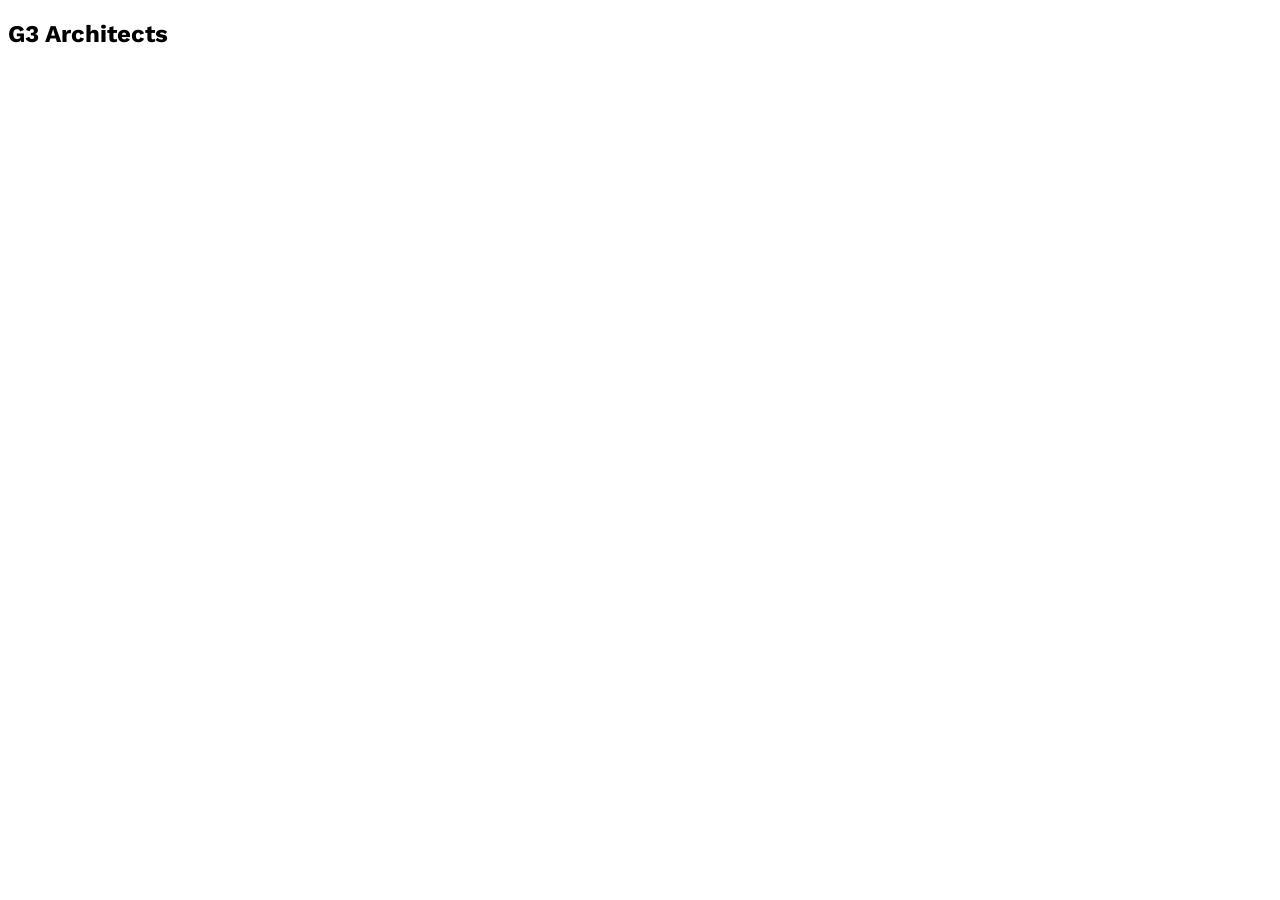
==== index.html @ efe5bdd5 "first commit" ====
<!DOCTYPE html>
<html lang="en">
<head>
    <meta charset="UTF-8">
    <meta name="viewport" content="width=device-width, initial-scale=1.0">
    <title>g3  architects</title>

    <link rel="stylesheet" href="styles/architect.css">
</head>
<body>
   <header>
    <nav> <h2>G3 Architects</h2></nav> 
    

  </header>
    <main> 

    </main>  
    <footer>

    </footer>
</body>
</html>
---- styles/architect.css ----
@import url('https://fonts.googleapis.com/css2?family=Work+Sans:ital,wght@0,100..900;1,100..900&display=swap');


body{font-family: "Work Sans", serif;
    font-optical-sizing: auto;
    font-weight:400;
    font-style: normal;
}
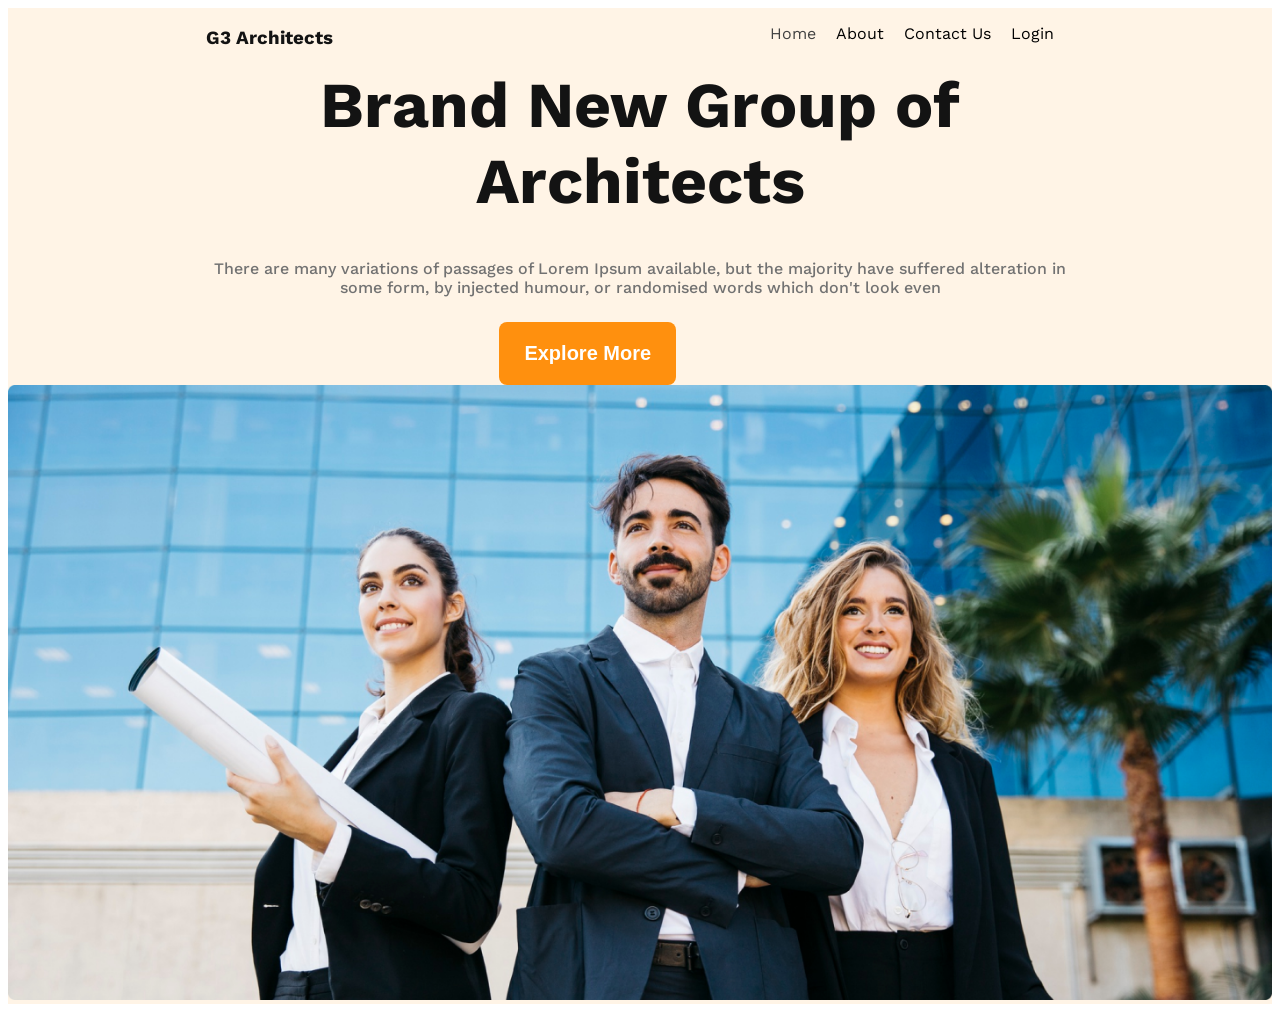
==== commit aaca2717: "completed header of g3 architects website" ====
--- a/index.html
+++ b/index.html
@@ -1,23 +1,43 @@
 <!DOCTYPE html>
 <html lang="en">
 <head>
-    <meta charset="UTF-8">
-    <meta name="viewport" content="width=device-width, initial-scale=1.0">
-    <title>g3  architects</title>
+  <meta charset="UTF-8">
+  <meta name="viewport" content="width=device-width, initial-scale=1.0">
+  <title>g3 architiects</title>
+  <link rel="stylesheet" href="styles/architect.css">
+</head>
+<body class="work-sans-font">
+  <header >
+<nav>
+  <h3>G3 Architects</h3>
+  <ul>
+    <li><a href="">Home</a></li>
+    <li><a href=""></a>About</li>
+    <li><a href=""></a>Contact Us</li>
+    <li><a href=""></a>Login</li>
+  </ul>
+</nav>
 
-    <link rel="stylesheet" href="styles/architect.css">
-</head>
-<body>
-   <header>
-    <nav> <h2>G3 Architects</h2></nav> 
-    
 
+<section>
+  <div class="banner">
+    <div class="banner-title">Brand New 
+      Group of Architects 
+      </div>
+    <div class="banner-description">There are many variations of passages of Lorem Ipsum available, but the majority have suffered alteration in some form, by injected humour, or randomised words which don't look even</div>
+    <button class="banner-button">Explore More</button>
+  </div>
+  <div class="banner-image"><img src="images/banner.png" alt="">
+  </div>
+</section>
   </header>
-    <main> 
+  <main>
 
-    </main>  
-    <footer>
+  </main>
 
-    </footer>
+<footer> 
+
+</footer>
+
 </body>
 </html>
--- a/styles/architect.css
+++ b/styles/architect.css
@@ -2,8 +2,136 @@
 @import url('https://fonts.googleapis.com/css2?family=Work+Sans:ital,wght@0,100..900;1,100..900&display=swap');
 
 
-body{font-family: "Work Sans", serif;
+
+.work-sans-font {
+    font-family: "Work Sans", serif;
     font-optical-sizing: auto;
-    font-weight:400;
+    font-weight: 400;
     font-style: normal;
+  }
+
+ header{
+    background-color: rgba(255, 144, 14, 0.1);
+  }
+nav h3 { color: rgba(19, 19, 19, 1);}
+
+ nav{display: flex;
+justify-content: space-around;
+}
+
+nav> ul{ list-style: none;
+    display: flex;
+  
+}
+ nav ul li {
+    margin-right: 20px;
+
+
+}
+
+nav li> a {
+    text-decoration: none;
+    color: rgba(66, 66, 66, 1);
+}
+
+  
+
+/* navigation banner styles */
+
+.banner{
+    max-width: 870px;
+    /* height: 375; */
+    margin: 0 auto;
+}
+
+
+.banner-title{
+font-size: 4rem;
+font-weight:bold ;
+color: rgba(19, 19, 19, 1);
+
+text-align: center;
+
+margin-bottom: 40px;
+
+}
+
+.banner-description{
+    font-size: 1rem;
+font-weight:500 ;
+color:rgba(114, 114, 114, 1);
+
+text-align: center;
+
+}
+
+.banner-button{
+    font-size: 1.25rem;
+font-weight:600 ;
+color:rgba(255, 255, 255, 1);
+
+text-align: center;
+background-color: rgba(255, 144, 14, 1);
+padding: 20px 25px;
+
+border-radius: 8px;
+margin-left:23vw;
+margin-top: 25px;
+border: none;
+
+}
+
+.banner-image img{ width: 100%;}
+
+
+
+
+
+
+
+
+@media screen and (max-width:576px){
+    .banner-button{
+        margin-left:28vw;}
+
+        nav{
+            flex-direction: column
+        }
+        nav h3 {
+        
+            text-align: center;
+        }
+    
+            
+        nav> ul {
+            list-style: none;
+            display: flex;
+            text-align: center;
+            flex-direction: column;
+        }
+    
+
+}
+
+
+
+@media screen and (min-width:576.01px)and (max-width:992px){
+    .banner-button{
+        margin-left:38vw;
+    }
+    nav{
+        flex-direction: column
+    }
+     nav h3 {
+        
+        text-align: center;
+    }
+
+        
+    nav> ul {
+        list-style: none;
+        display: flex;
+        text-align: center;
+        flex-direction: column;
+    }
 }
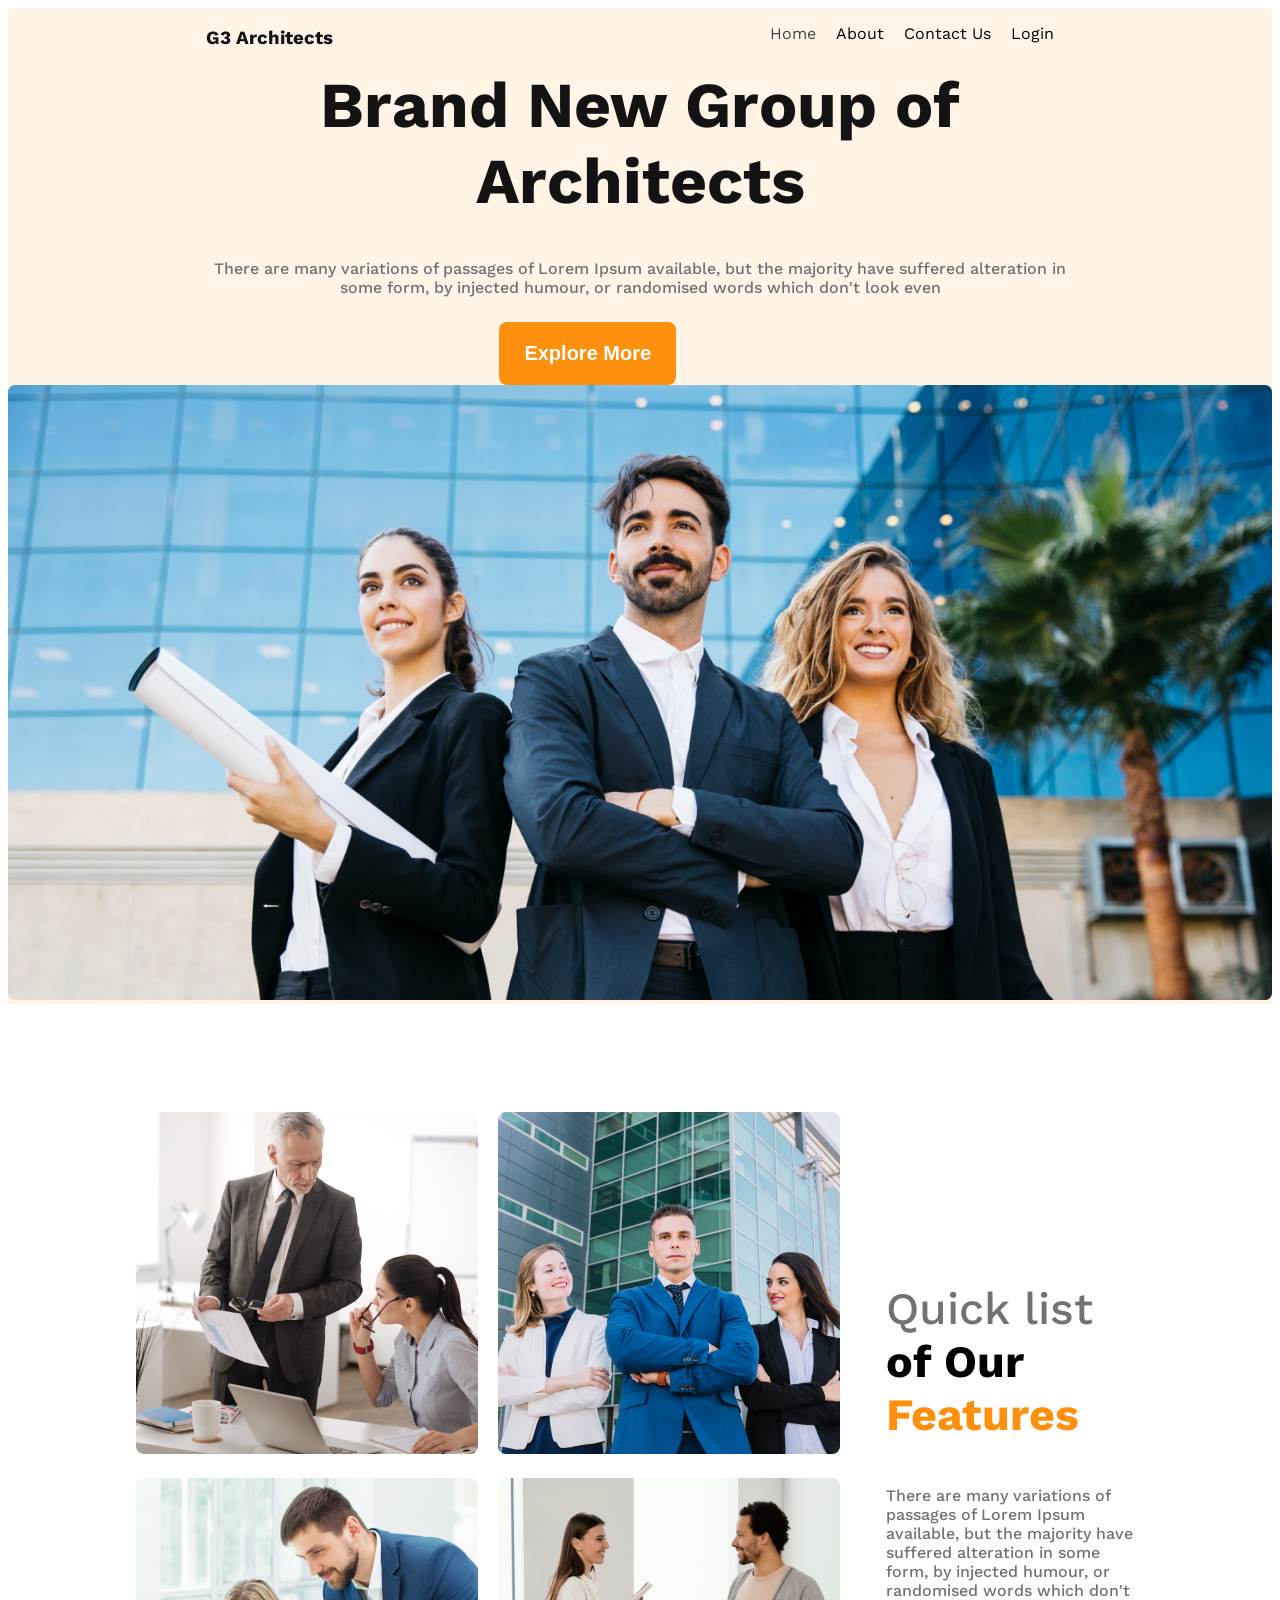
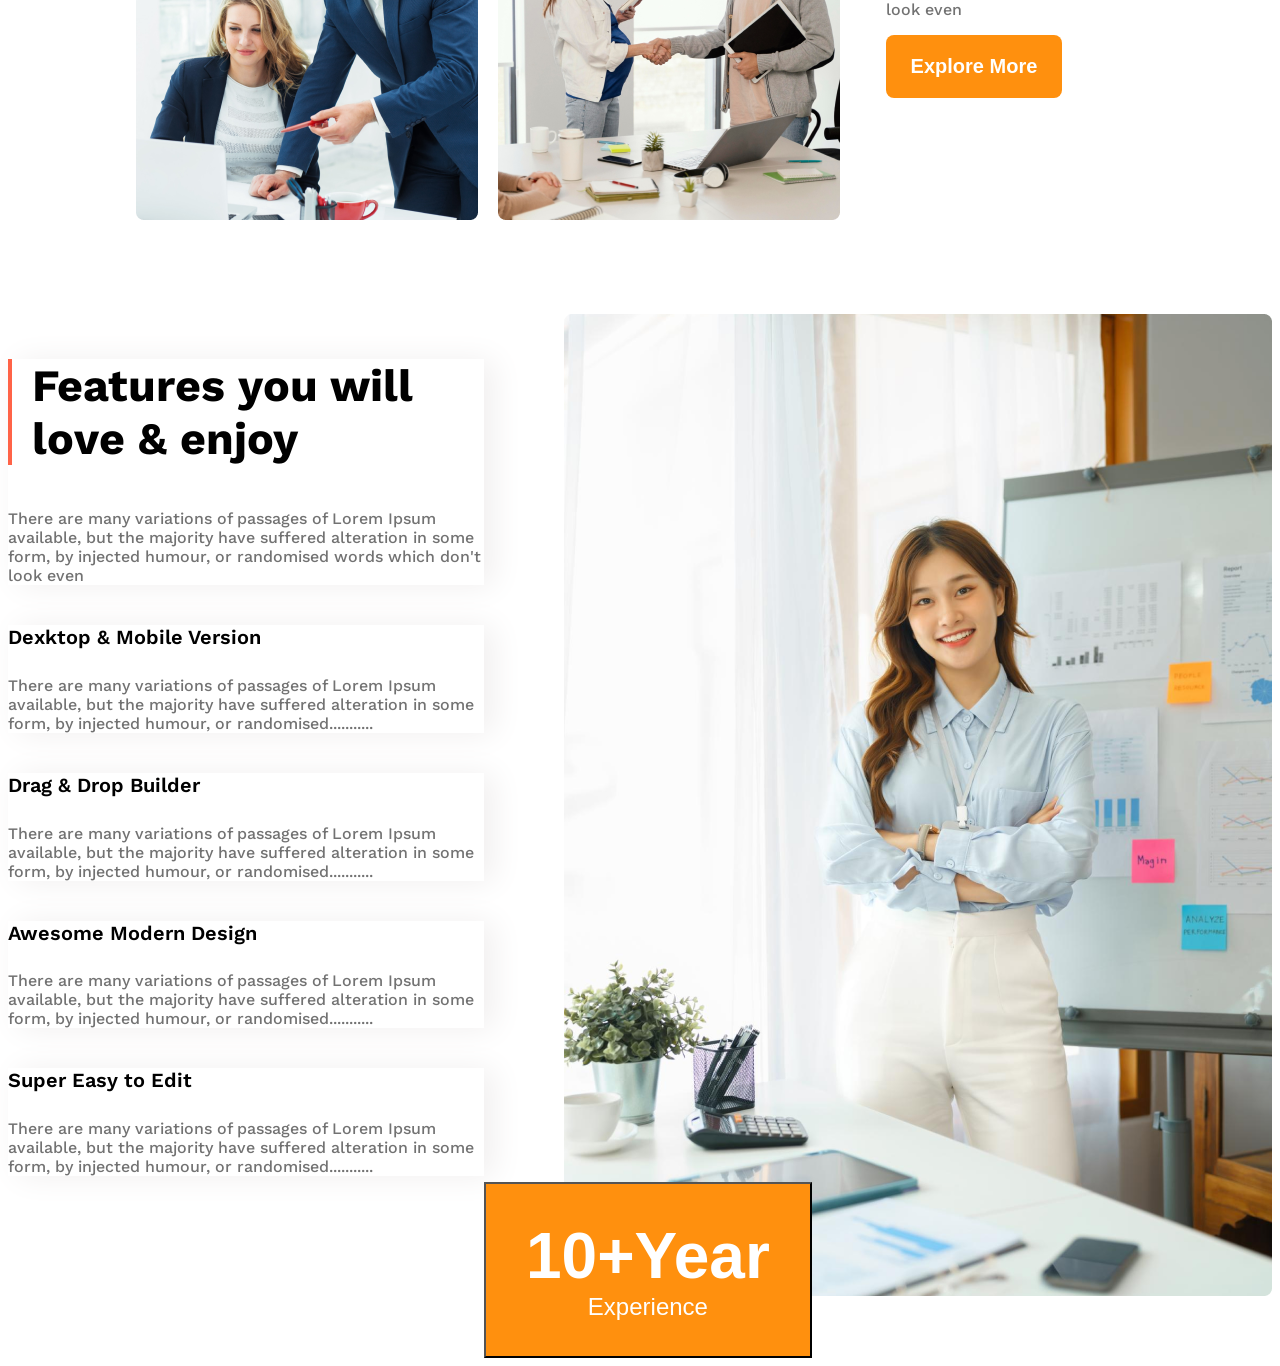
==== commit 2fd5a9f1: "ejoy part design for large device ompleted" ====
--- a/index.html
+++ b/index.html
@@ -31,9 +31,71 @@
   </div>
 </section>
   </header>
+
+
   <main>
 
+<section class="features">
+<div class="features-images">
+  <div class="image"><img src="images/team1.png" alt=""></div>
+  <div class="image"><img src="images/team2.png" alt=""></div>
+  <div class="image"><img src="images/team3.png" alt=""></div>
+  <div class="image"><img src="images/team4.png" alt=""></div>
+  
+  
+ 
+</div>
+<div class="features-details">
+      <div>
+   <p class="features-title">Quick list <span class="span1">of Our</span> <span class="span2">Features</span></p>
+  <p class="features-description">There are many variations of passages of Lorem Ipsum available, but the majority have suffered alteration in some form, by injected humour, or randomised words which don't look even</p>
+  <button class="features-button">Explore More</button>
+     </div>
+</div>  
+</section>
+
+
+
+<section class="enjoy">
+  <div class="enjoy-box">
+    <div class="enjoy1 aa">
+      <h3 class="enjoy-title">Features you will <br> love & enjoy</h3>
+    <p class="enjoy-description">There are many variations of passages of Lorem Ipsum available, but the majority have suffered alteration in some form, by injected humour, or randomised words which don't look even</p>
+  </div>
+    <div class="enjoy2 aa">
+      <h4 >Dexktop & Mobile Version</h4>
+    <p>There are many variations of passages of Lorem Ipsum available, but the majority have suffered alteration in some form, by injected humour, or randomised...........</p>
+  </div>
+    <div class="enjoy3 aa">
+      <h4>Drag & Drop Builder</h4>
+    <p>There are many variations of passages of Lorem Ipsum available, but the majority have suffered alteration in some form, by injected humour, or randomised...........</p>
+  </div>
+    <div class="enjoy4 aa">
+      <h4>Awesome Modern Design</h4>
+    <p>There are many variations of passages of Lorem Ipsum available, but the majority have suffered alteration in some form, by injected humour, or randomised...........</p>
+  </div>
+    <div class="enjoy4 aa">
+      <h4>Super Easy to Edit</h4>
+    <p> There are many variations of passages of Lorem Ipsum available, but the majority have suffered alteration in some form, by injected humour, or randomised...........</p>
+  </div>
+   
+  </div>
+  <div class="enjoy-image">
+    <img src="images/architect.png" alt="">
+    <button><span class="p1">10+Year</span> <br>
+    <span class="p2">Experience</span> </button>
+  </div>
+
+
+
+</section>
+
   </main>
+
+
+
+
+
 
 <footer> 
 
--- a/styles/architect.css
+++ b/styles/architect.css
@@ -81,13 +81,157 @@
 
 }
 
-.banner-image img{ width: 100%;}
-
-
-
-
-
-
+.banner-image img{ width: 100%;
+}
+
+
+/* features part styles */
+
+.features{
+    display: flex;
+}
+
+.features-images{
+    
+      display: grid;
+      gap: 20px;
+      grid-template-columns: repeat(2,1fr);
+      margin: 12vh 2vw 10vh 10vw;
+      
+      
+  }    
+
+
+.features-images img{
+
+}
+
+.features-details{
+
+
+margin: 12vh 10vw 10vh 0;
+}
+
+
+.features-details{
+    display: flex;
+    align-items: center;
+
+}
+
+.features-details>div{ margin-left: 20px;
+
+}
+.features-title{
+    font-size: 2.8rem;
+color:#727272;
+font-weight: 500;
+}
+
+.features-description{
+    font-size: 1rem;
+    color: rgba(114, 114, 114, 1);
+    font-weight: 500;
+}
+
+.features-button{
+    font-size: 1.25rem;
+    font-weight:600 ;
+    color:rgba(255, 255, 255, 1);
+    text-align: center;
+    background-color: rgba(255, 144, 14, 1);
+    padding: 20px 25px;
+    
+    border-radius: 8px;
+    
+    border: none;
+    
+}
+
+.span1{
+    color: black;
+    font-weight: bold;
+}
+.span2{
+    color:rgba(255, 144, 14, 1) ;
+    font-weight: bold;
+
+}
+
+
+.enjoy{display: flex;
+max-width: 1280px;
+height: auto;
+margin: 0 auto;
+
+}
+
+
+
+
+
+.aa{
+      margin-bottom: 40px;
+      background-color: white;
+      box-shadow: 10px 1px 30px rgb(241, 239, 239);
+}
+.enjoy h3{ font-size: 2.8rem;
+font-weight: 700;
+color: black;
+border-left:4px solid tomato;
+padding-left: 20px;
+
+
+}
+
+.enjoy h4{
+      font-size: 1.25rem;
+      font-weight: 600;
+      color: black;
+     
+      
+}
+
+.enjoy p{
+      font-size:1rem;
+      font-weight: 500;
+      color: rgba(114, 114, 114, 1);
+}
+
+
+
+.enjoy-image{
+      padding-left: 80px;
+}
+
+.enjoy-image button{
+      background: rgba(255, 144, 14, 1);
+   
+padding: 35px 40px;
+margin-top:-200px  ;
+margin-left: -80px;
+}
+
+
+.enjoy-image button .p1{ font-size: 4rem;
+font-weight: 700;
+color: white;
+
+
+}
+.enjoy-image button  .p2{ font-size: 1.5rem;
+      font-weight: 500;
+      color: rgb(255, 255, 255);
+      
+      
+      }
+
+
+
+
+
+
+/* small device media query */
 
 
 @media screen and (max-width:576px){
@@ -111,8 +255,44 @@
         }
     
 
-}
-
+
+
+
+/* feauture  part styles */
+.features {
+      
+      flex-direction: column;
+  }
+
+  .features-images {
+      display: grid
+  ;
+      gap: 20px;
+       grid-template-columns: repeat(1, 1fr); 
+      margin: 0 auto;
+  }
+
+
+
+  /* enjoy section styles */
+
+
+
+
+
+
+
+
+
+}
+
+
+
+
+
+
+
+ /*medium device media query */
 
 
 @media screen and (min-width:576.01px)and (max-width:992px){
@@ -134,4 +314,37 @@
         text-align: center;
         flex-direction: column;
     }
+
+
+/* features styles */
+
+
+.features {
+
+      flex-direction: column;
+  }
+
+
+.features-images,.features-details  {
+ 
+    margin: 0 auto; 
+}
+
+.features-details>div {
+       margin-left: 0px; 
+       max-width: 980px;
+  }
+  .features-images {
+       gap: 20px;
+    
+}
+
+  /* enjoy section styles */
+
+  
+
+
+
+
+
 }
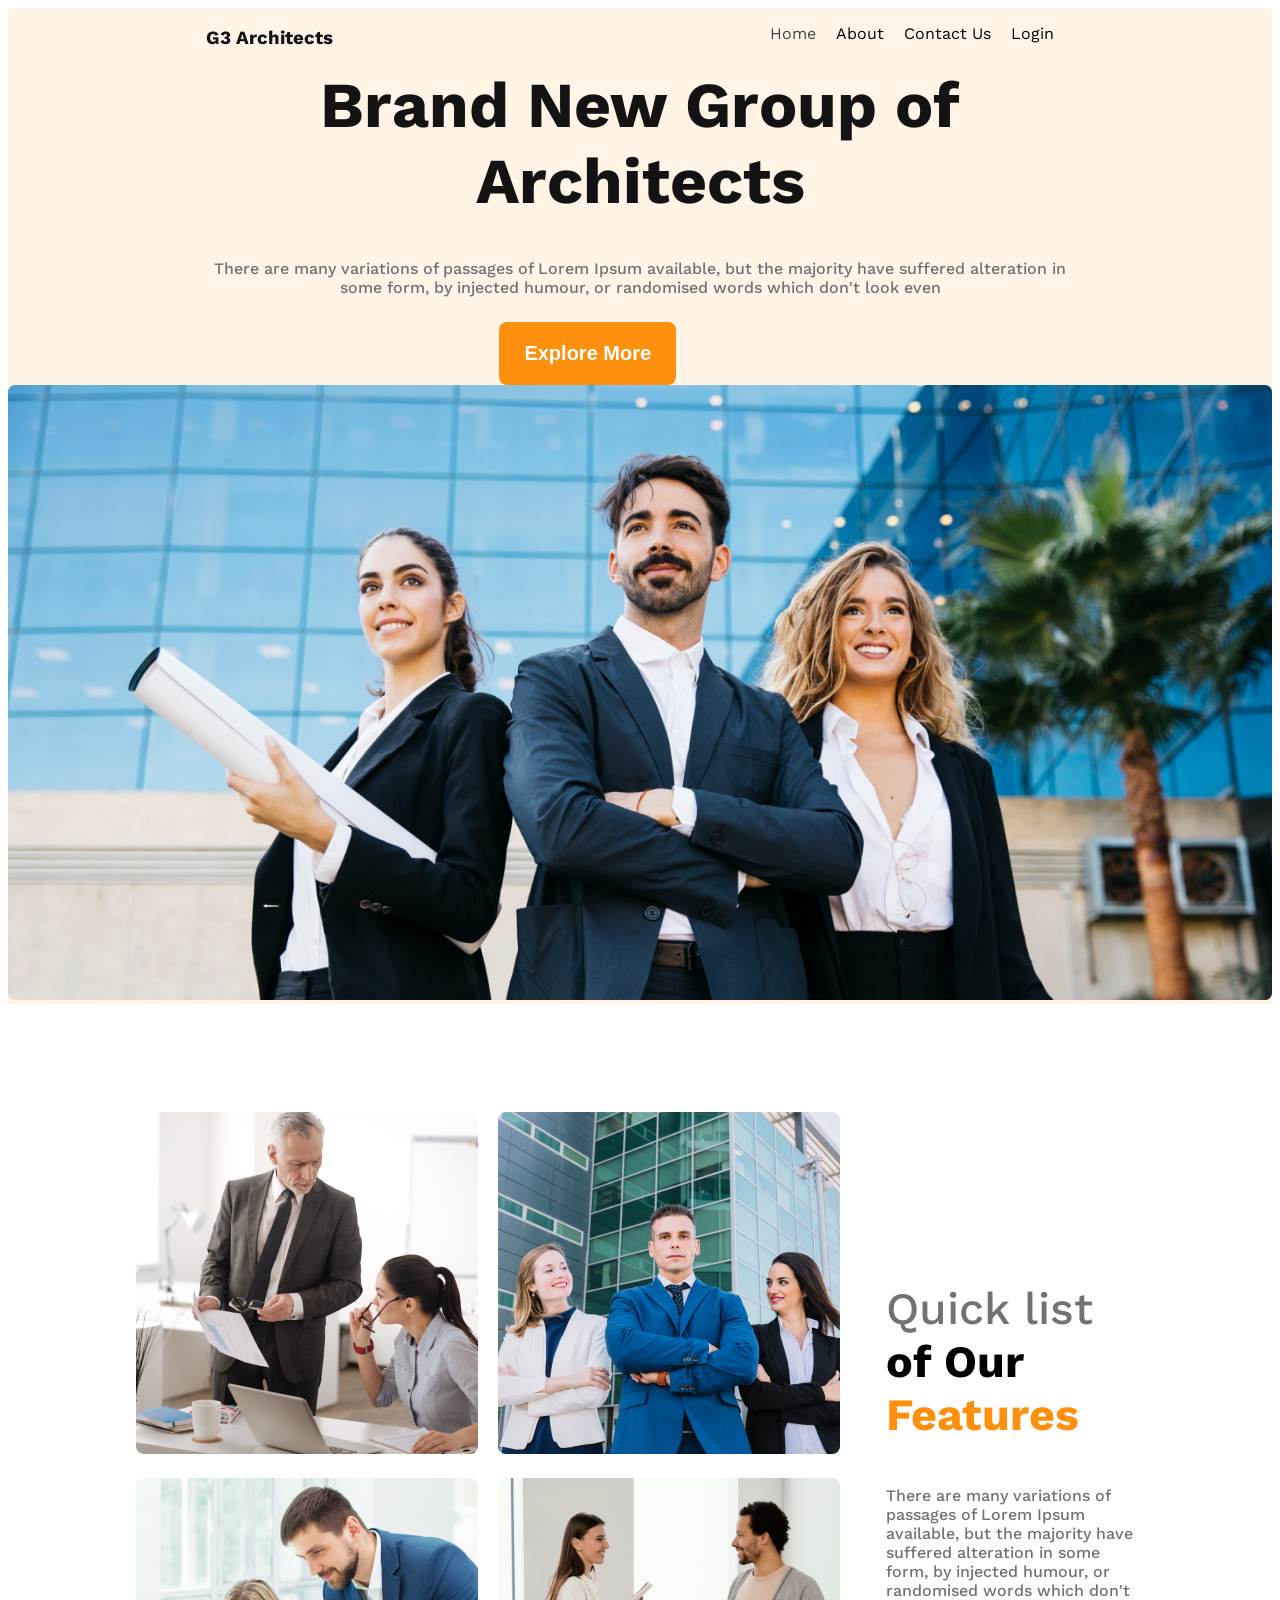
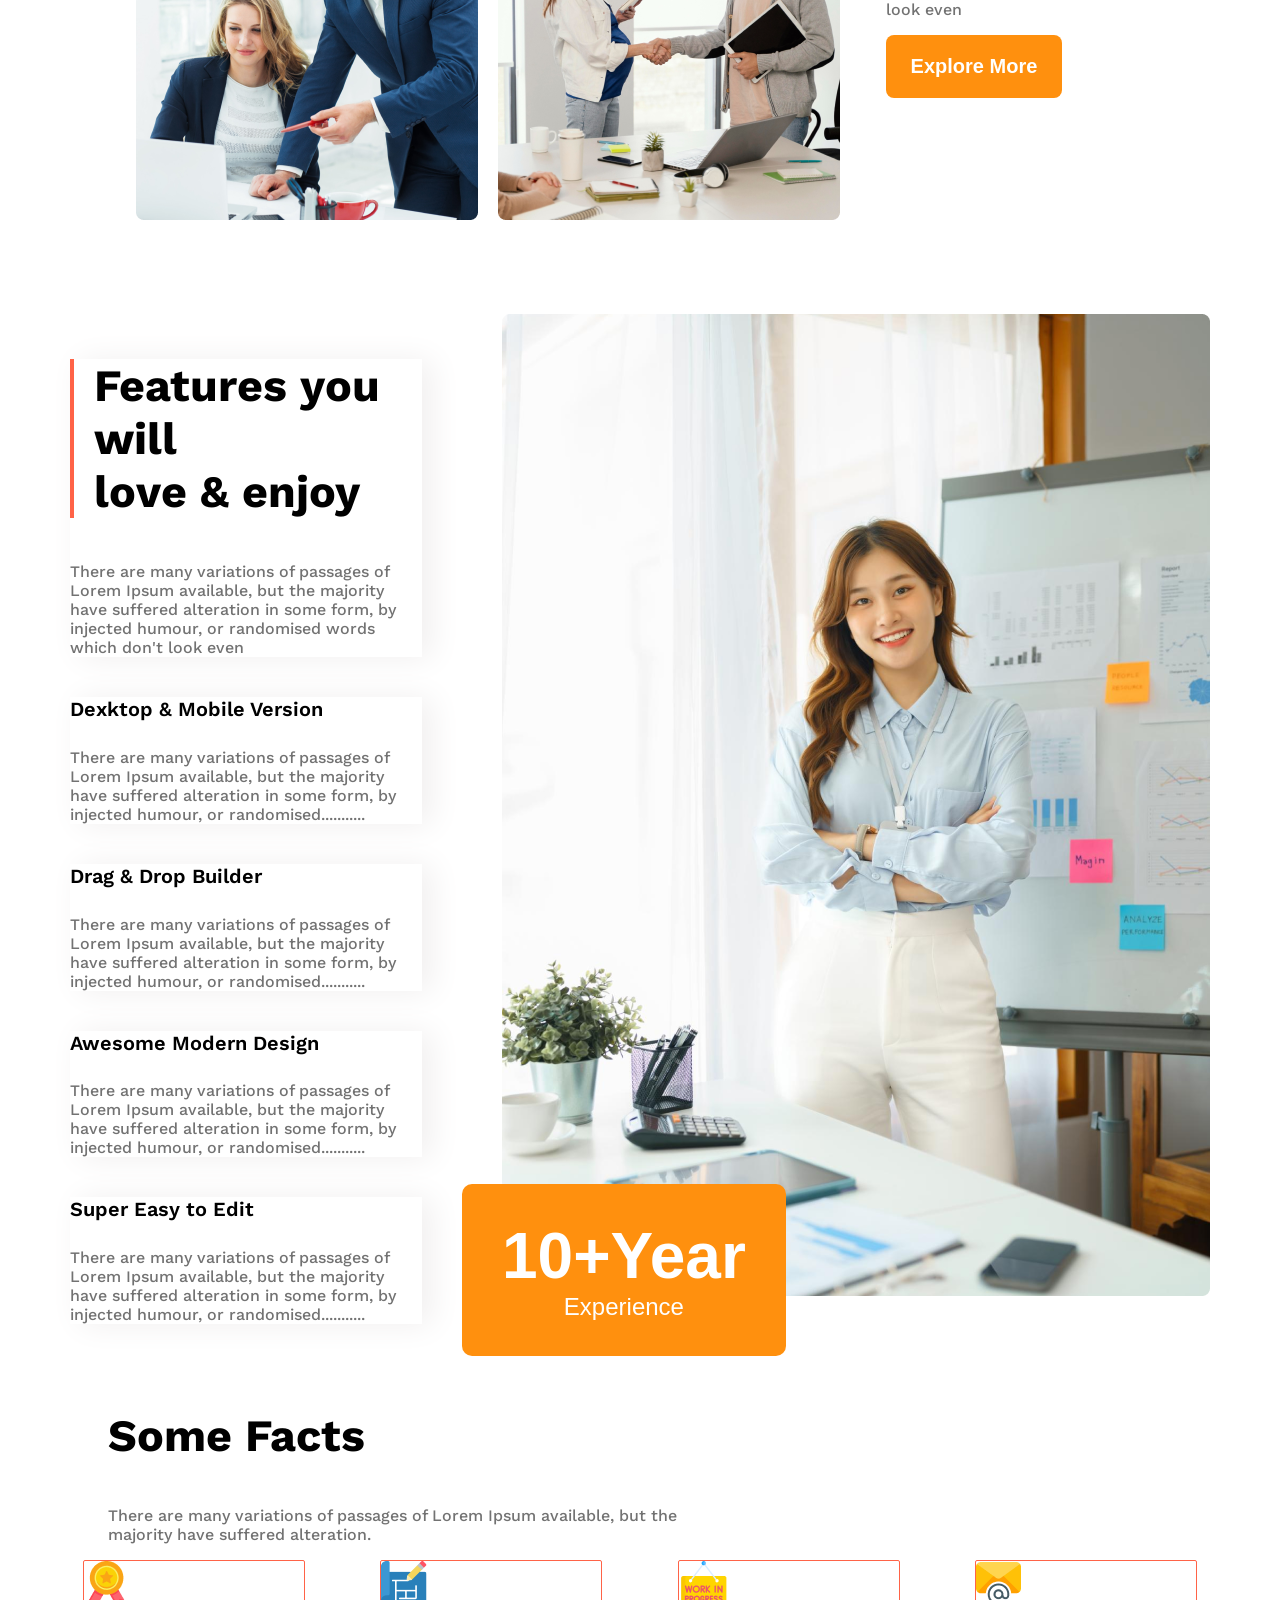
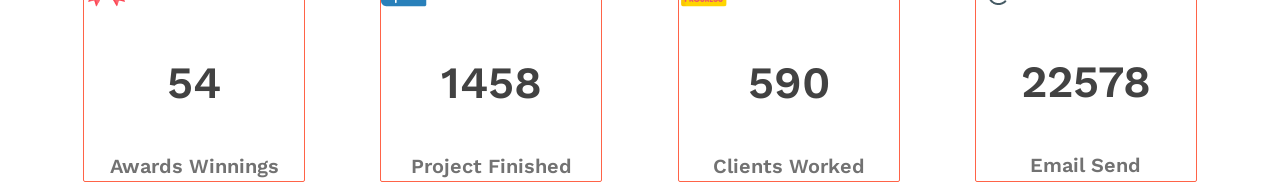
==== commit b0d47d69: "ami chobi and button optimization niye problem facee lorchi" ====
--- a/index.html
+++ b/index.html
@@ -90,6 +90,35 @@
 
 </section>
 
+
+<section class="fact">
+  <h3 >Some Facts</h3>
+  <p>There are many variations of passages of Lorem Ipsum available, but the majority have suffered alteration.</p>
+</section>
+
+<section class="extra">
+  <div>
+    <img src="images/icons/ribon.png" alt="">
+    <p class="p3">54</p>
+    <p class="p4">Awards Winnings</p>
+  </div>
+  <div>
+    <img src="images/icons/projects.png" alt="">
+    <p class="p3">1458</p>
+    <p class="p4"> Project Finished</p>
+  </div>
+  <div>
+    <img src="images/icons/customers.png" alt="">
+    <p class="p3">590</p>
+    <p class="p4">Clients Worked</p>
+  </div>
+  <div>
+    <img src="images/icons/email.png" alt="">
+    <p class="p3">22578</p>
+    <p class="p4">Email Send</p>
+  </div>
+</section>
+
   </main>
 
 
--- a/styles/architect.css
+++ b/styles/architect.css
@@ -80,8 +80,12 @@
 border: none;
 
 }
-
+.banner-image {
+    max-width: 1280px;
+    margin: 0   auto ;
+}
 .banner-image img{ width: 100%;
+  
 }
 
 
@@ -159,11 +163,20 @@
 }
 
 
+
+/* enjoy box styles */
+
+
 .enjoy{display: flex;
-max-width: 1280px;
+max-width: 1140px;
 height: auto;
 margin: 0 auto;
 
+
+}
+
+.enjoy-box{
+    margin-right: 80px;
 }
 
 
@@ -200,16 +213,15 @@
 
 
 
-.enjoy-image{
-      padding-left: 80px;
-}
 
 .enjoy-image button{
       background: rgba(255, 144, 14, 1);
    
 padding: 35px 40px;
 margin-top:-200px  ;
-margin-left: -80px;
+margin-left: -40px;
+ border-radius: 10px;
+ border: none;
 }
 
 
@@ -227,6 +239,57 @@
       }
 
 
+      /* gact part styles */
+.fact{
+    max-width: 600px;
+   text-align: left;
+   padding-left: 100px;
+}
+      .fact h3{ font-weight: 700;
+        font-size: 2.8rem;
+        color: black;
+  
+
+      }
+.fact> p{ font-weight: 500;
+font-size: 1rem;
+color: rgba(114, 114, 114, 1);
+}
+
+
+
+/* extra section design */
+
+
+.extra{
+    display: flex;
+    justify-content: space-evenly;
+}
+
+.extra div{
+    border: 1px solid tomato;
+    border-radius: 2px;
+width: 220px;
+height: 220px;
+}
+
+.extra div img{
+
+}
+
+.extra .p3 {
+    font-size: 2.8rem;
+    font-weight:600 ;
+    color:rgba(66, 66, 66, 1) ;
+    text-align: center;
+
+}
+.extra .p4 {
+    font-size: 1.25rem;
+    font-weight:600 ;
+    color: rgba(114, 114, 114, 1);
+    text-align: center;
+}
 
 
 
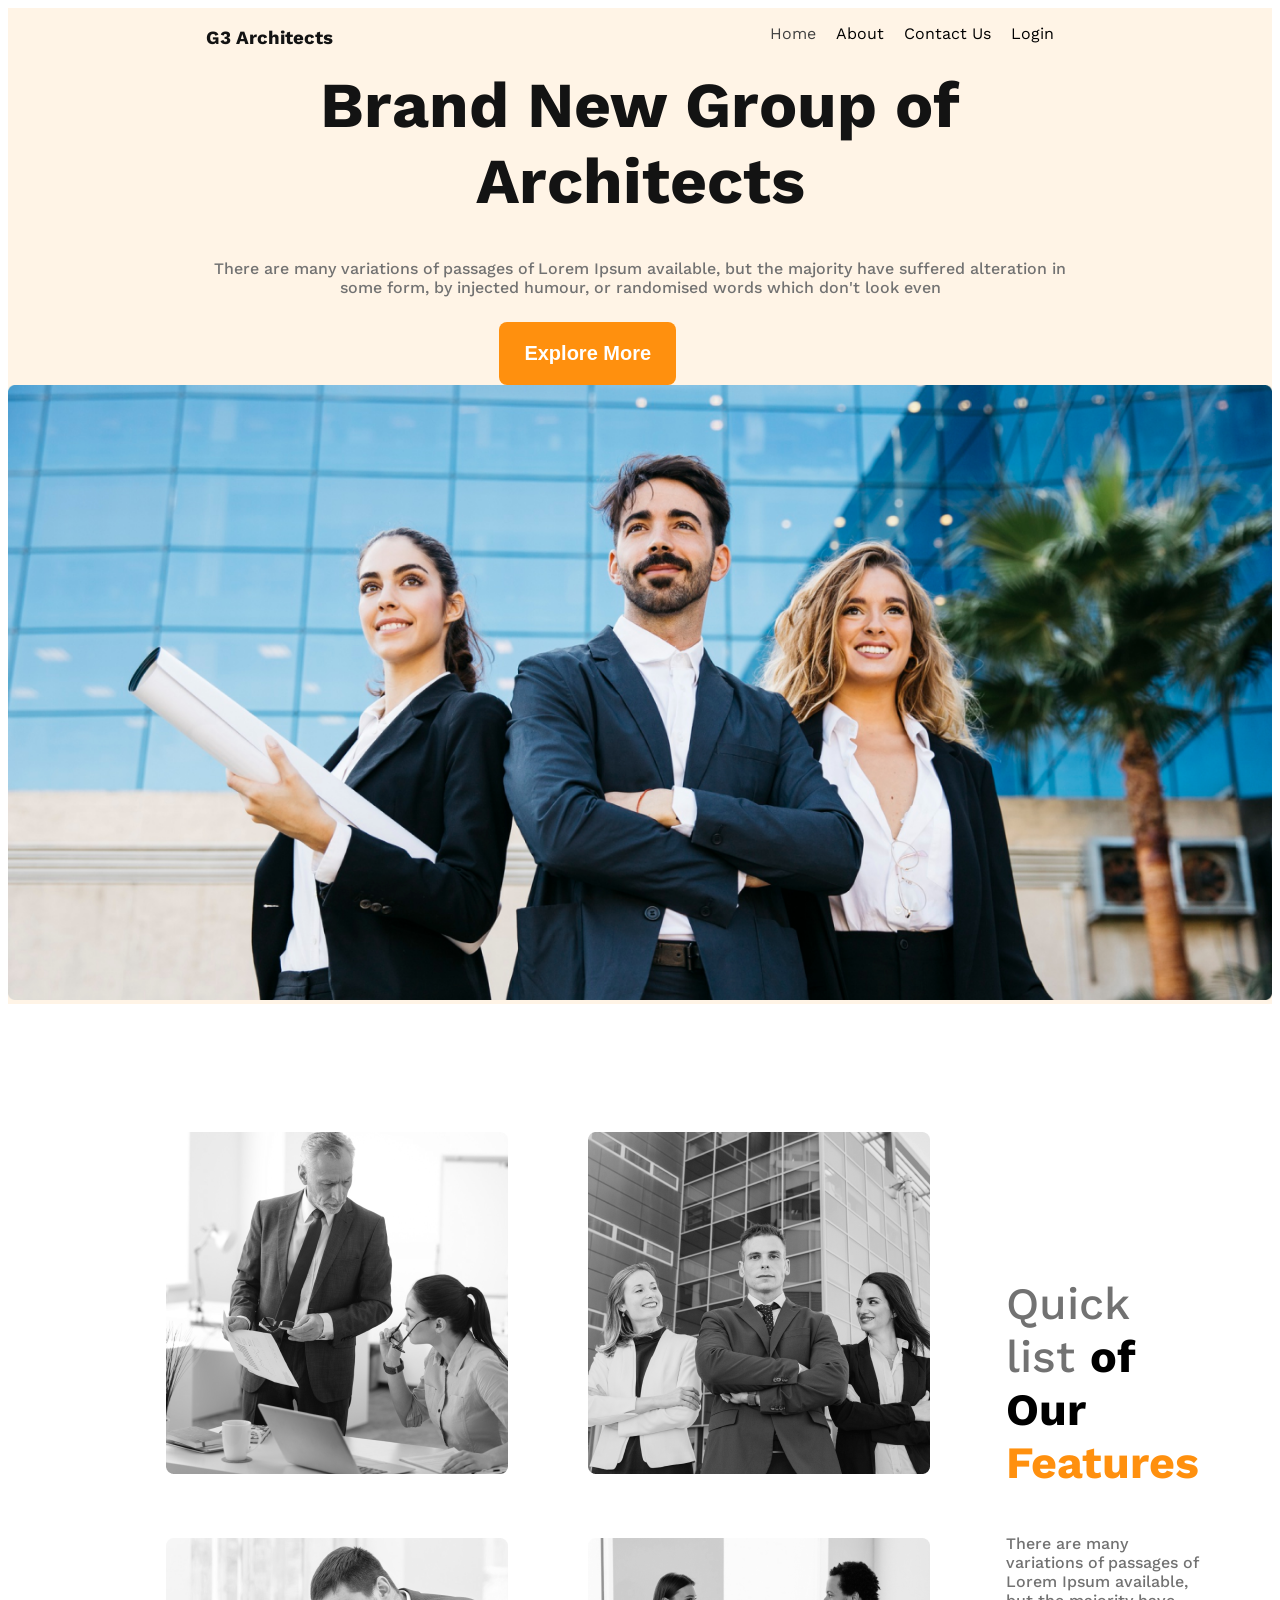
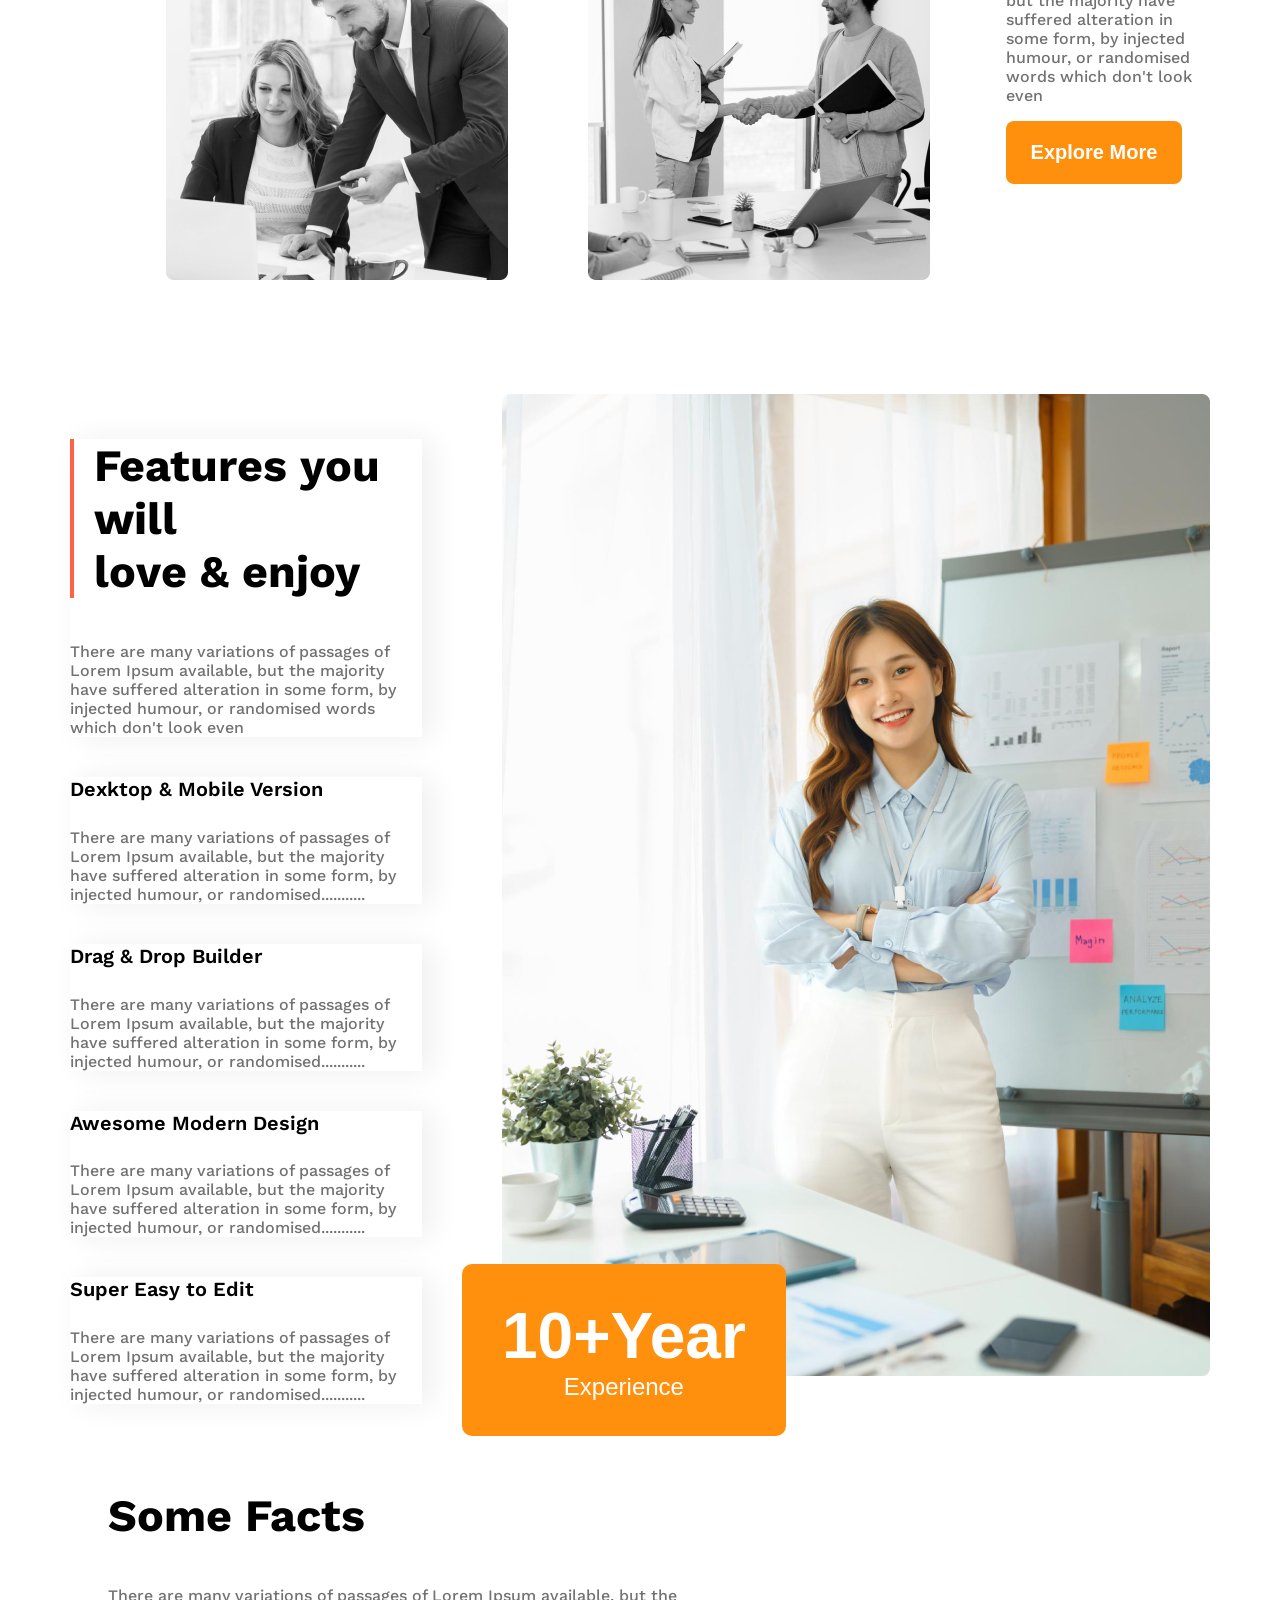
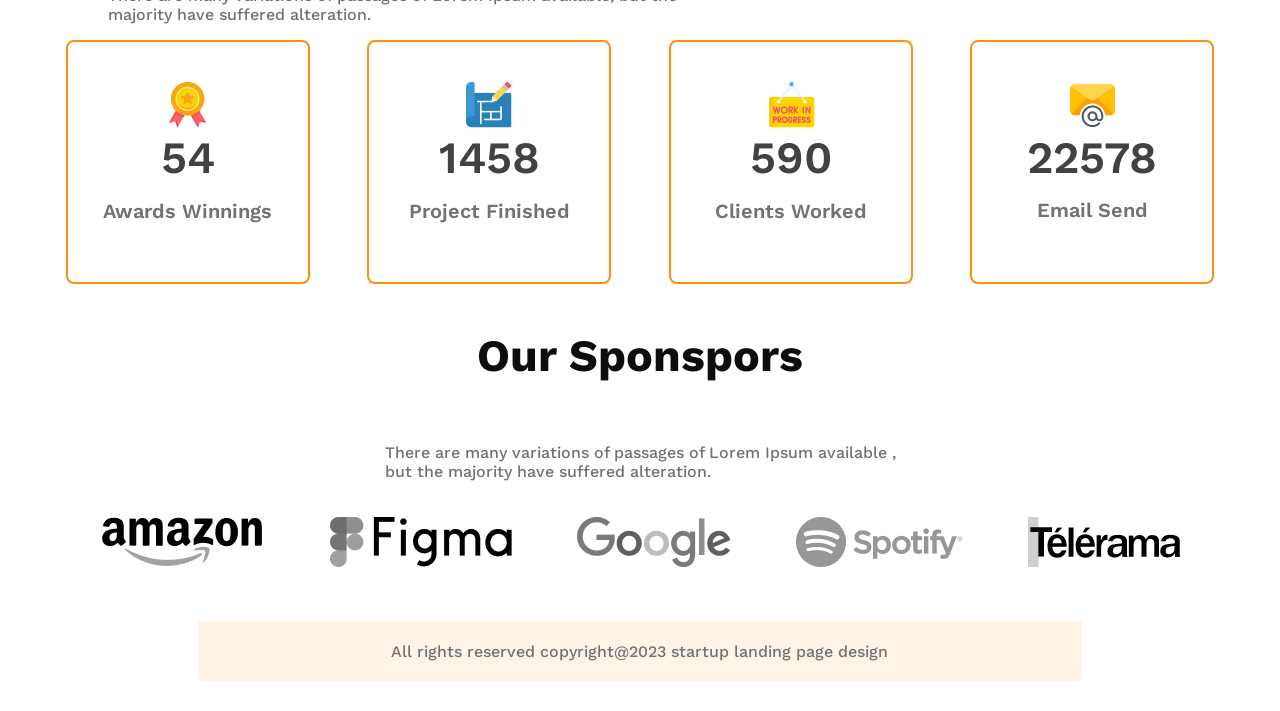
==== commit cbc40247: "complete the task only left medium and small device responsive" ====
--- a/index.html
+++ b/index.html
@@ -97,27 +97,30 @@
 </section>
 
 <section class="extra">
-  <div>
-    <img src="images/icons/ribon.png" alt="">
+  <div class="extra1">
+    <div><img src="images/icons/ribon.png" alt=""></div>
     <p class="p3">54</p>
     <p class="p4">Awards Winnings</p>
   </div>
-  <div>
-    <img src="images/icons/projects.png" alt="">
+  <div class="extra1">
+<div>    <img src="images/icons/projects.png" alt=""></div>
     <p class="p3">1458</p>
     <p class="p4"> Project Finished</p>
   </div>
-  <div>
-    <img src="images/icons/customers.png" alt="">
+  <div class="extra1">
+    <div><img src="images/icons/customers.png" alt=""></div>
     <p class="p3">590</p>
     <p class="p4">Clients Worked</p>
   </div>
-  <div>
-    <img src="images/icons/email.png" alt="">
+  <div class="extra1"><div>
+    <img src="images/icons/email.png" alt=""></div>
     <p class="p3">22578</p>
     <p class="p4">Email Send</p>
   </div>
 </section>
+
+
+
 
   </main>
 
@@ -127,7 +130,20 @@
 
 
 <footer> 
+<section class="sponsor">
+  <h3 class="sponsor-title">Our Sponspors</h3>
+  <p class="sponsor-description">There are many variations of passages of Lorem Ipsum available , <br> but  the majority have suffered alteration.</p>
+  <div class="image"> 
+    <img src="images/sponsors/amazon.png" alt="">
+    <img src="images/sponsors/figma.png " alt="">
+    <img src="images/sponsors/google.png" alt="">
+    <img src="images/sponsors/spotify.png" alt="">
+    <img src="images/sponsors/telerama.png" alt="">
+  </div>
+</section>
 
+
+<div class="last"><p>All rights reserved copyright@2023 startup landing page design</p></div>
 </footer>
 
 </body>
--- a/styles/architect.css
+++ b/styles/architect.css
@@ -259,40 +259,85 @@
 
 
 /* extra section design */
-
-
 .extra{
     display: flex;
     justify-content: space-evenly;
-}
-
-.extra div{
-    border: 1px solid tomato;
-    border-radius: 2px;
-width: 220px;
-height: 220px;
-}
-
-.extra div img{
-
-}
-
-.extra .p3 {
+   
+
+}
+.extra1{
+    border: 2px solid rgba(255, 144, 14, 1);
+ 
+    width: 240px;
+    height: 240px;
+    border-radius: 8px;
+    display: flex;
+    flex-direction: column;
+    justify-content: center;
+    align-items: center;
+
+}
+/* 
+.extra1 > div{ border: 2px solid gray ;
+    margin-top: 50px ; } */
+
+.p3{
+    font-weight: 600;
     font-size: 2.8rem;
-    font-weight:600 ;
-    color:rgba(66, 66, 66, 1) ;
-    text-align: center;
-
-}
-.extra .p4 {
+   color:  rgba(66, 66, 66, 1);
+   margin-top: -1px;
+
+   
+}
+
+.p4{font-weight: 600;
     font-size: 1.25rem;
-    font-weight:600 ;
-    color: rgba(114, 114, 114, 1);
-    text-align: center;
-}
-
-
-
+   color: rgba(114, 114, 114, 1);
+margin-top: -30px;
+}
+
+
+
+.sponsor{
+  display: grid;
+  place-items: center;
+}
+.sponsor-title{
+    font-weight: 700;
+    font-size: 2.8rem;
+   color: rgb(14, 13, 13);
+
+}
+
+.sponsor-description{
+    font-weight: 500;
+    font-size: 1rem;
+   color: rgba(114, 114, 114, 1);
+}
+
+
+.image img{
+    margin:20px 30px ;
+    filter:grayscale(100%);
+}
+
+.last{
+   height: 60px; 
+    width:70% ; 
+     background-color: rgba(255, 244, 231, 1);
+     display: grid;
+
+     place-items: center;
+     margin:  30px auto   ;
+}
+
+
+.last p{ font-weight: 500;
+    font-size: 1rem;
+   color: rgba(114, 114, 114, 1);
+
+
+}
 
 /* small device media query */
 
@@ -340,11 +385,20 @@
   /* enjoy section styles */
 
 
-
-
-
-
-
+.enjoy{ flex-direction: column-reverse;}
+.enjoy-box {
+margin-right: 0;
+margin-left: 20px;
+
+}
+
+.enjoy-image img{
+    width: 100%;
+}
+.fact {
+    padding-left:0px; 
+    margin-left: 20px;
+}
 
 
 }
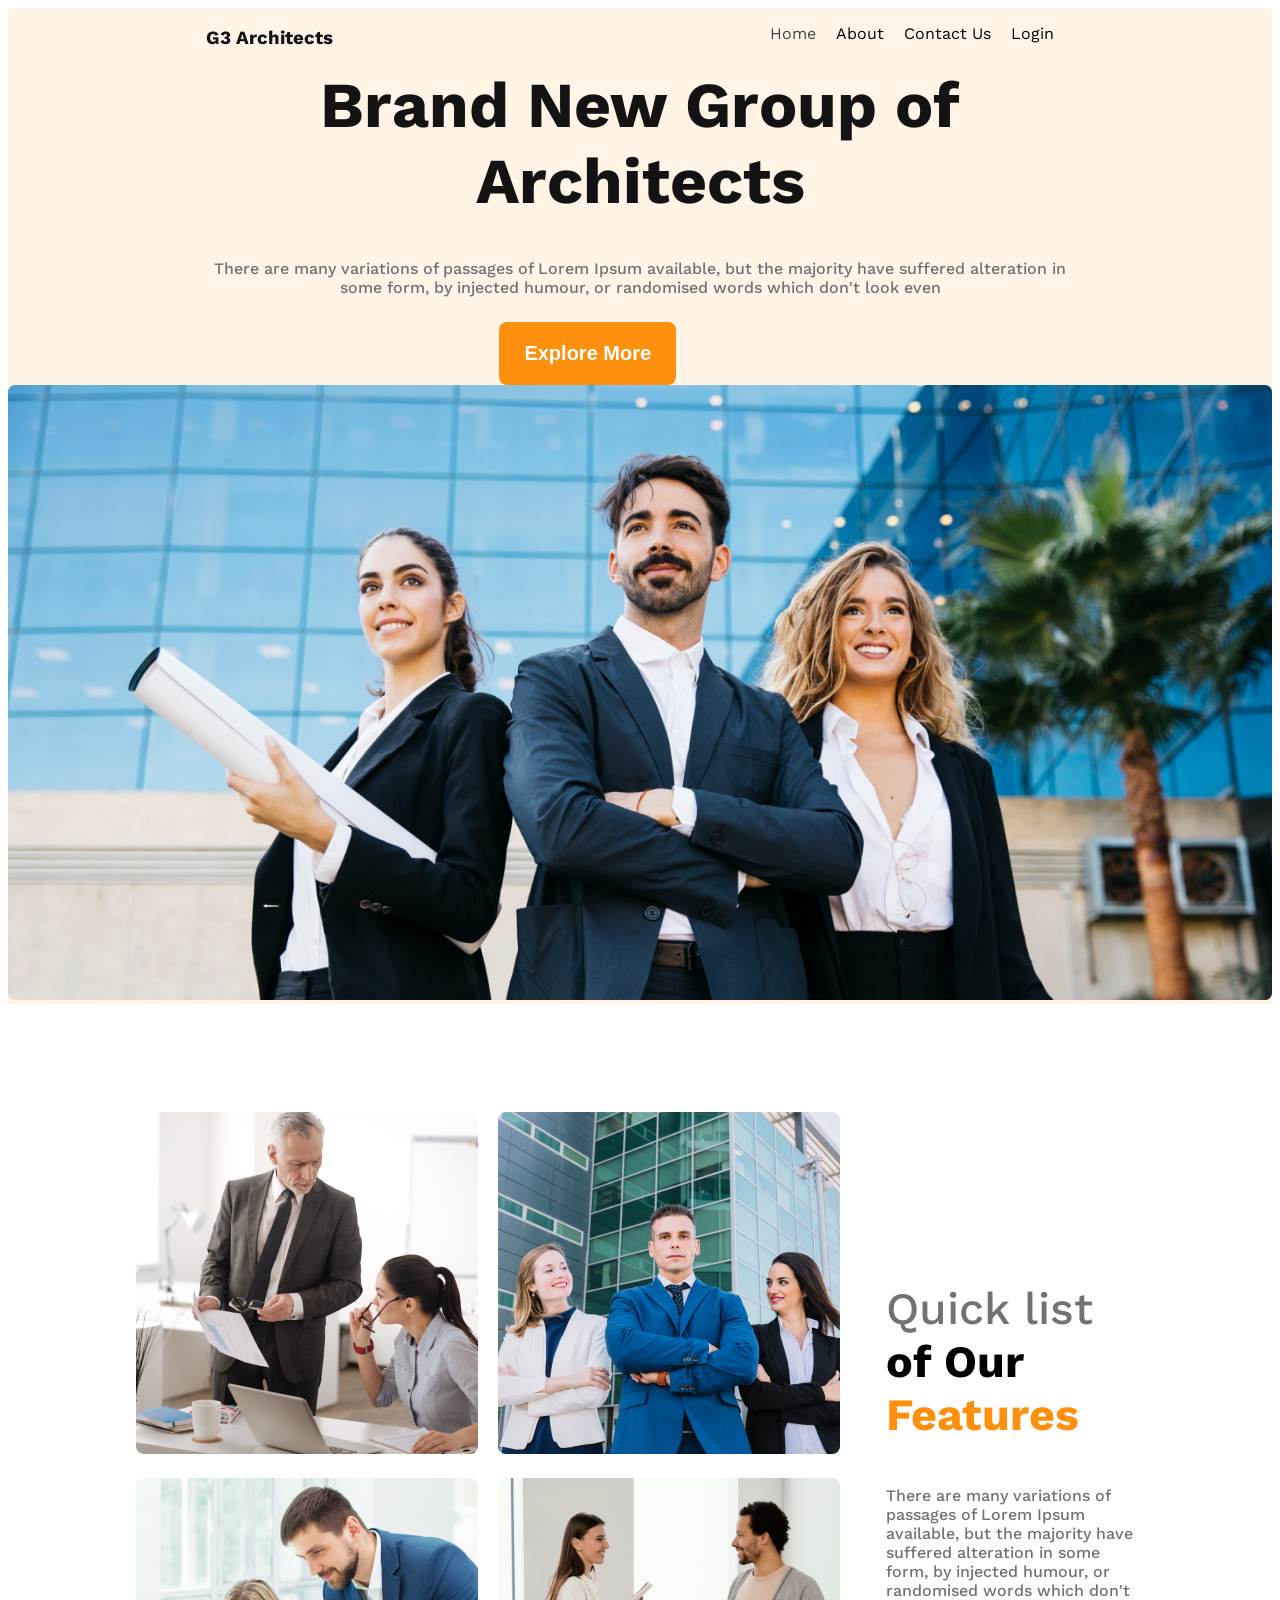
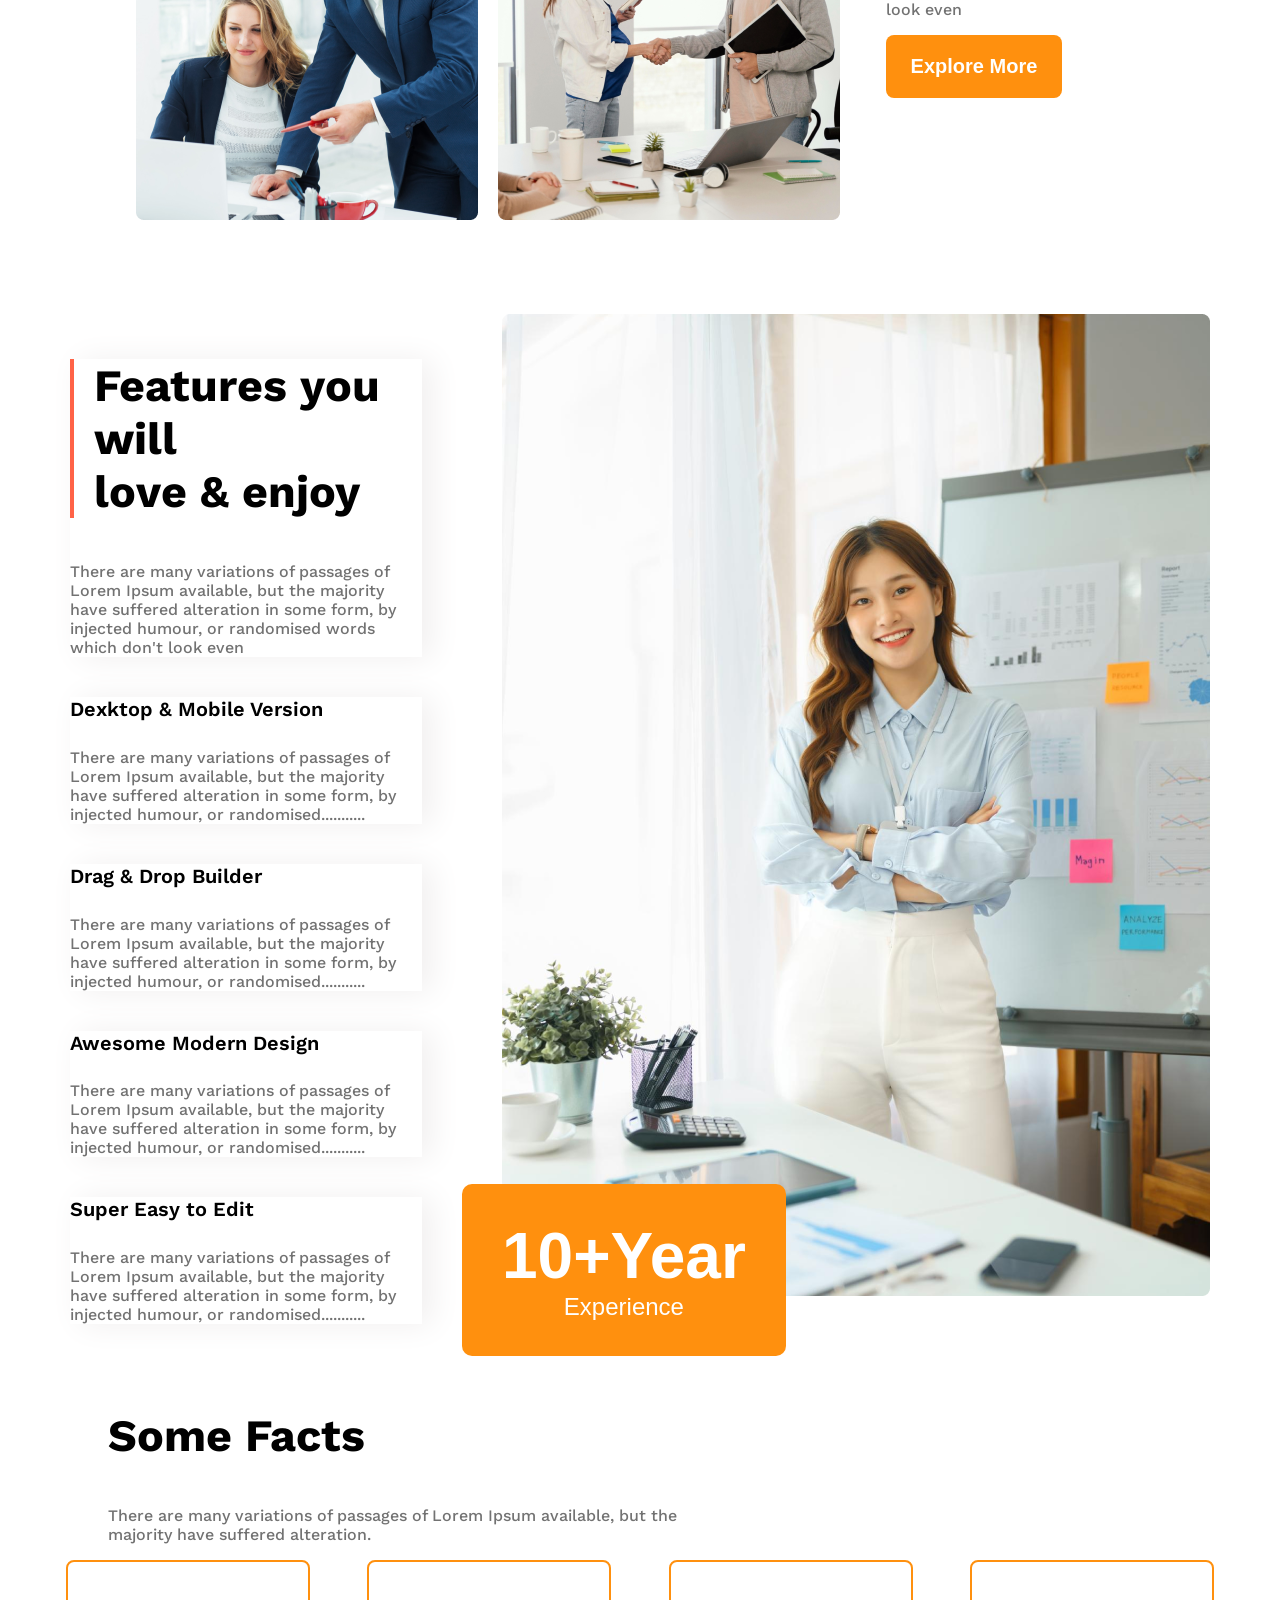
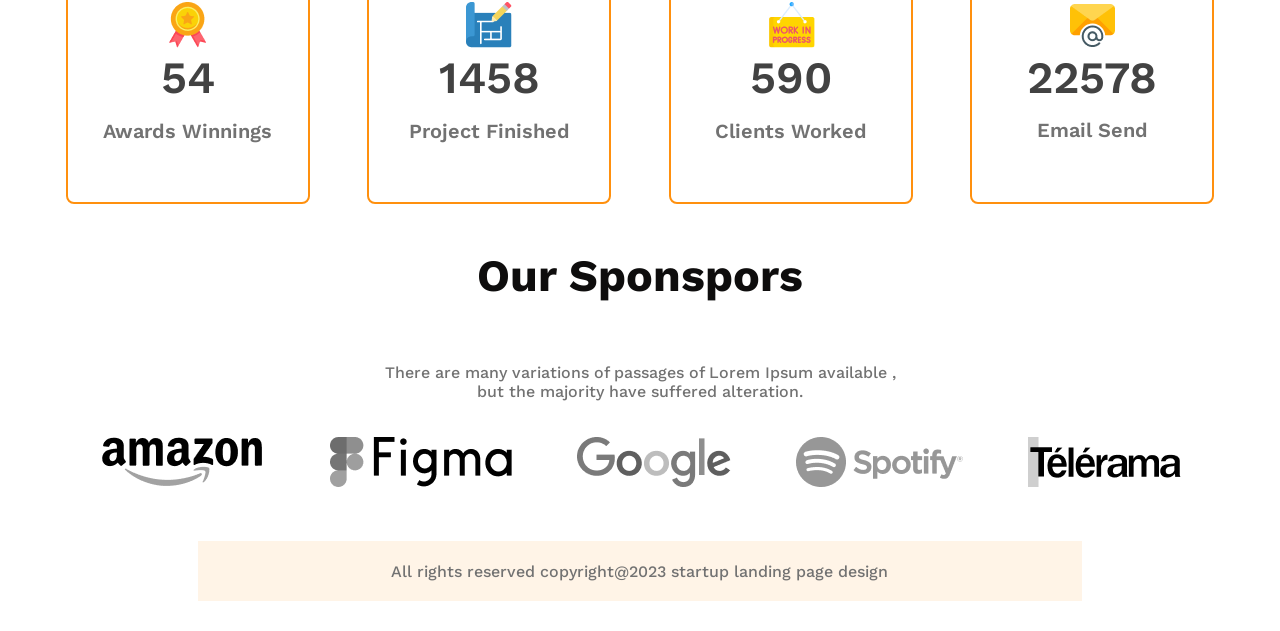
==== commit 5d4b2f29: "all completed with responsive design of g3 architect" ====
--- a/index.html
+++ b/index.html
@@ -133,7 +133,7 @@
 <section class="sponsor">
   <h3 class="sponsor-title">Our Sponspors</h3>
   <p class="sponsor-description">There are many variations of passages of Lorem Ipsum available , <br> but  the majority have suffered alteration.</p>
-  <div class="image"> 
+  <div class="image5"> 
     <img src="images/sponsors/amazon.png" alt="">
     <img src="images/sponsors/figma.png " alt="">
     <img src="images/sponsors/google.png" alt="">
--- a/styles/architect.css
+++ b/styles/architect.css
@@ -299,24 +299,25 @@
 
 
 .sponsor{
-  display: grid;
+  display: grid ;
   place-items: center;
 }
 .sponsor-title{
     font-weight: 700;
     font-size: 2.8rem;
    color: rgb(14, 13, 13);
-
+text-align: center;
 }
 
 .sponsor-description{
     font-weight: 500;
     font-size: 1rem;
    color: rgba(114, 114, 114, 1);
-}
-
-
-.image img{
+   text-align: center;
+}
+
+
+.image5 img{
     margin:20px 30px ;
     filter:grayscale(100%);
 }
@@ -400,7 +401,24 @@
     margin-left: 20px;
 }
 
-
+.last { width: 100%;
+}
+    .last p {
+       text-align: center;
+    }
+
+    
+.sponsor-description {
+    text-align: center;
+}
+.image5{
+    text-align: center;
+}
+
+.extra {
+    flex-direction: column;
+    align-items: center;
+}
 }
 
 
@@ -458,10 +476,18 @@
 
   /* enjoy section styles */
 
-  
-
-
-
-
-
+  .imagee-box img{
+    width: 60%;
+  }
+  .enjoy-box {
+     margin-right: 0; 
+}
+
+.fact {
+    
+    padding-left: 0; 
+    margin-bottom: 70px;
+}
+
+.last{ width: 100%;}
 }
